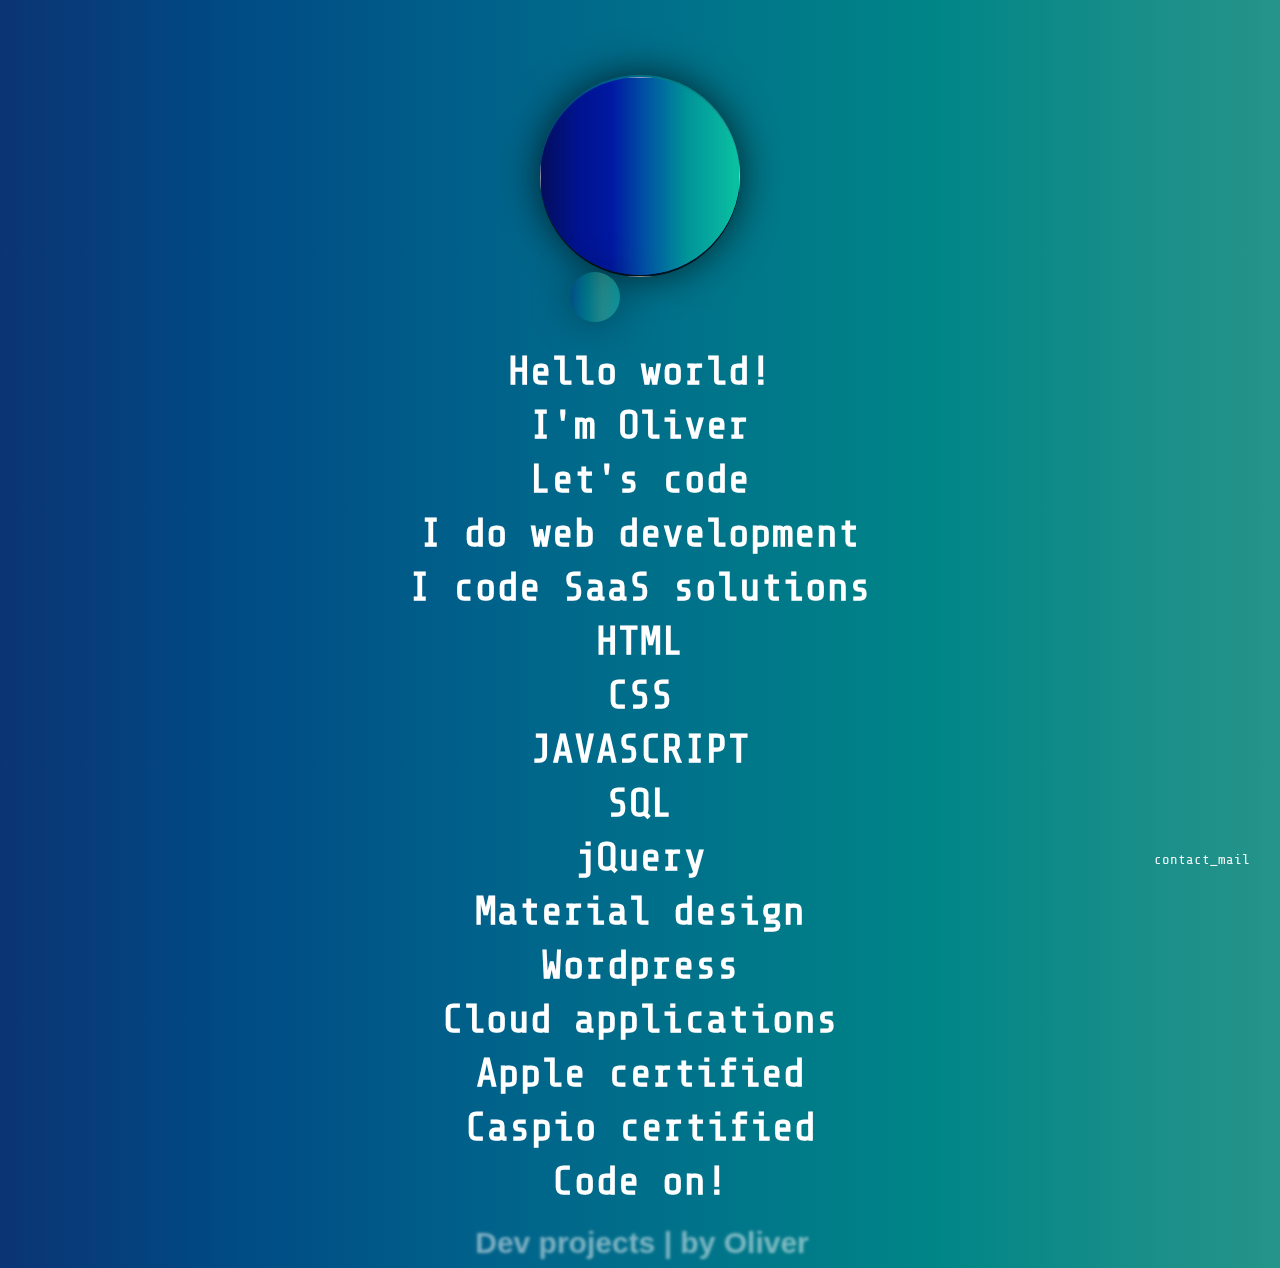
==== index.html @ dc38cbac "Updated all" ====
<!DOCTYPE html>
<html>
<head>
  
<link rel="preconnect" href="https://fonts.gstatic.com" crossorigin> 
<link href="https://fonts.googleapis.com/css2?family=Press+Start+2P&display=swap" rel="stylesheet">
  <link rel="stylesheet" href="https://fonts.sandbox.google.com/css2?family=Material+Symbols+Outlined:opsz,wght,FILL,GRAD@20..48,100..700,0..1,-50..200" />
    <link rel="stylesheet" href="https://cdnjs.cloudflare.com/ajax/libs/animate.css/3.2.3/animate.min.css">
    <link rel="stylesheet" href="https://maxcdn.bootstrapcdn.com/bootstrap/3.3.5/css/bootstrap.min.css">
    <link rel="stylesheet" href="https://fonts.googleapis.com/css?family=Raleway">
    <script src="https://cdnjs.cloudflare.com/ajax/libs/jquery/2.1.3/jquery.min.js"></script>
    <script src="https://maxcdn.bootstrapcdn.com/bootstrap/3.3.5/js/bootstrap.min.js"></script>
    <link rel="stylesheet" href="assets/css/style.css">
    <script src="assets/js/script.js"></script>

    <style>
      @import url('https://fonts.googleapis.com/css2?family=Libre+Bodoni&family=Press+Start+2P&family=Share+Tech+Mono&display=swap');
      </style>


</head>



<body>

    


    <header id="header">
        <div class="vert-text">
      
            <div class="square">     
                <div class="text"><img class="img" src="assets/img/img.jpeg"></div>
                <div class="container">
      <div class="anchor">
        <div class="circle pulse">
             </div>
          
    </div>
  </div>
</div>
                  <h1 id="typer-size">                
                      <!-- TEXTS -->
                      <span id="typed"></span>
                      <div id="typed-strings">
                          <p>Hello world!</span> </p>
                          <p>I'm Oliver</p>
                          <p><span class="#">Let's code</span></p>
                          <p>I do web development</p>
                          <p>I code SaaS solutions</p>
                                            <p>HTML</p>
                                            <p>CSS</p>
                          <p>JAVASCRIPT</p>
                                            <p>SQL</p>
                                            <p>jQuery</p>
                                            <p>Material design</p>
                                              <p>Wordpress</p>
                                              <p>Cloud applications</p>
                                               <p>Apple certified</p>
                                              <p>Caspio certified</p>
                                              <p>Code on!</p>
                      </div>
                      <!-- TEXTS ENDS -->
                  </h1>
                  <!-- TITLE -->
                  
          <h3 class="signature">Dev projects | by Oliver</h3>
        </div>
      </header>
     
      <a class="contact" href="mailto:done_theta.0h@icloud.com"><span class="material-symbols-outlined"> contact_mail</span></a>
      
      
</body>
</html>
---- assets/css/style.css ----
body {

    font-family: 'Share Tech Mono', normal;
   
      background: linear-gradient(to right, #0b3474, #004b84, #00608a, #00738a, #008587, #1b8f89, #30998a, #43a38a, #3ca992, #32ae9b, #25b4a4, #0db9ae);
      background-size: 200% 200%;
	animation: gradient 15s ease infinite;
  height: 100vh;
  overflow: hidden;
}

@keyframes gradient {
	0% {
		background-position: 0% 50%;
	}
	50% {
		background-position: 100% 50%;
	}
	100% {
		background-position: 0% 50%;
	}
}


  
  h1.major,
  h2.major,
  h3.major,
  h4.major,
  h5.major,
  h6.major {
    padding-bottom: 1em;
    border-bottom: solid 2px rgba(255, 255, 255, 0.125);
    margin-bottom: 20px;
  }
  a {
    color: #33A9B7;
  }
  #typer-size{
      font-size: 40px;
  }
  a:hover,
  a:focus {
    color: #00E4FF;
    text-decoration: none;
  }

.signature {
  font: bold 30px arial, sans-serif;
  background-color:linear-gradient(to right, #0b3474, #004b84, #00608a, #00738a, #008587, #1b8f89, #30998a, #43a38a, #3ca992, #32ae9b, #25b4a4, #0db9ae);
  color: transparent;
  text-shadow: 2px 2px 3px rgba(255,255,255,0.5);
  -webkit-background-clip: text;
     -moz-background-clip: text;
          background-clip: text;
}


  header {
    display: table;
    position: relative;
    width: 100%;
    height: 100vh;
    color: white;
  }
  header #particles {
    position: absolute;
    width: 100%;
    height: 100%;
    top: 0;
    left: 0;
  }
  header .vert-text {
    display: table-cell;
    position: relative;
    vertical-align: middle;
    text-align: center;
  }
  header .vert-text h1 {
    padding: 0;
    margin: 0;
    font-size: 4.5em;
    font-weight: 700;
  }
  header .vert-text .scroll-down {
    display: block;
    position: absolute;
    bottom: 12%;
    left: 50%;
    color: #fff;
    -webkit-transform: translate(0, -50%);
    transform: translate(0, -50%);
    -webkit-transition: opacity 0.5s;
    -o-transition: opacity 0.5s;
    transition: opacity 0.5s;
  }
  header .vert-text .scroll-down:hover {
    opacity: 0.5;
  }
  header .vert-text .scroll-down::after {
    position: absolute;
    content: '';
    width: 16px;
    height: 16px;
    margin: -12px 0 0 -8px;
    border-left: 1px solid #fff;
    border-bottom: 1px solid #fff;
    -webkit-transform: rotate(-45deg);
    transform: rotate(-45deg);
    box-sizing: border-box;
  }
  header .vert-text .scroll-down::before {
    position: absolute;
    top: -22px;
    left: -22px;
    z-index: -1;
    content: '';
    width: 44px;
    height: 44px;
    box-shadow: 0 0 0 0 rgba(255, 255, 255, 0.1);
    border-radius: 100%;
    opacity: 0;
    -webkit-animation: sdb 3s infinite;
    animation: sdb 3s infinite;
    box-sizing: border-box;
  }
  
  
  
 
  
  
 
  
 
  hr.style17 {
      border-top: 1px solid pink;
      text-align: center;
      width: 250px;
      margin-top: 10px;
  }
  hr.style17:after{
      border-top: 1px solid pink;
      border-right: 1px solid pink;
      border-bottom: 1px solid pink;
      border-left: 1px solid pink;
  }
  hr.style17:after {
      content: '§';
      display: inline-block;
      position: relative;
      top: -10px;
      padding: 0 10px;
      background: #fa3380;
      color: #fff;
      font-size: 18px;
      -webkit-transform: rotate(60deg);
      -moz-transform: rotate(60deg);
      transform: rotate(60deg);
  }
  
  
 

  
  .p-img{
      text-align: center;
      position: relative;
      top: -70px;
  }
  img{
      z-index: 100;
      width: 200px;
      height:200px;
      border-radius: 100%;
      opacity: 0.75;
      backdrop-filter: contrast(400%);
  }
  
 .contact {
   color:whitesmoke;
   position: absolute;
   bottom:30px;
   right:30px;
 }
  

  
  @-webkit-keyframes sdb {
    0% {
      opacity: 0;
    }
    30% {
      opacity: 1;
    }
    60% {
      box-shadow: 0 0 0 60px rgba(255, 255, 255, 0.1);
      opacity: 0;
    }
    100% {
      opacity: 0;
    }
  }
  @keyframes sdb {
    0% {
      opacity: 0;
    }
    30% {
      opacity: 1;
    }
    60% {
      box-shadow: 0 0 0 60px rgba(255, 255, 255, 0.1);
      opacity: 0;
    }
    100% {
      opacity: 0;
    }
  }
  
  
  
  
  
 
.container{
    animation: rotation 8s infinite;
    width:500px;
    position: relative;
    top:10%;
    left:20%;
  }
  
  .square {
    position: relative;
    width: 200px;
    height: 200px;
    margin: 75px auto;
    border-radius:50%;
    background: linear-gradient(to right, #0b3474, #004b84, #00608a, #00738a, #008587, #1b8f89, #30998a, #43a38a, #3ca992, #32ae9b, #25b4a4, #0db9ae);
    background-size: 200% 200%;
    box-shadow: 0px 0px 40px rgba(0,0,0,.7);
    animation: switch 8s infinite;
  }
  
  .anchor {
    position: absolute;
    transform: translate(-25px, -25px);

  }
  
  .circle {
    position: absolute;
    width: 50px;
    height: 50px;
    background: linear-gradient(to right, #0b3474, #004b84, #00608a, #00738a, #008587, #1b8f89, #30998a, #43a38a, #3ca992, #32ae9b, #25b4a4, #0db9ae);
    opacity: 0.5;
    border-radius: 50%;
    box-shadow: 0px 0px 40px rgba(0,0,0,.7);
    animation: swing 8s infinite;
  }
  


  
  @keyframes swing{
    0% {transform: translate(0px, 0px);}
    12.5% {transform: translate(50px, 0px);}
    25% {transform: translate(50px, 0px);}
    37.5% {transform: translate(50px, 50px);}
    50% {transform: translate(50px, 50px);}
    62.5% {transform: translate(0px, 50px);}
    75% {transform: translate(0px, 50px);}
    87.5% {transform: translate(0px, 0px);}
    100% {transform: translate(0px, 0px);}
  }
  
  @keyframes switch{
    0% {background-position: 0% 0%}
    12.5% {background-position: 100% 0%}
    25% {background-position: 100% 0%}
    37.5% {background-position: 100% 100%}
    50% {background-position: 100% 100%}
    62.5% {background-position: 0% 100%}
    75% {background-position: 0% 100%}
    87.5% {background-position: 0% 0%}
    100% {background-position: 0% 0%}
  }
  
  @keyframes rotation {
    0% {transform: rotate(0deg)}
    12.5% {transform: rotate(90deg)}
    25% {transform: rotate(90deg)}
    37.5% {transform: rotate(180deg)}
    50% {transform: rotate(180deg)}
    62.5% {transform: rotate(270deg)}
    75% {transform: rotate(270deg)}
    87.5% {transform: rotate(360deg)}
    100% {transform: rotate(360deg)}
  }
  
  .text {
    text-align:center;
    font-size:58px;
    line-height:194px;
    color:#fff;
    font-family:helvetica;
  }


  
  

  
 

  
  @keyframes swing{
    0% {transform: translate(0px, 0px);}
    12.5% {transform: translate(200px, 0px);}
    25% {transform: translate(200px, 0px);}
    37.5% {transform: translate(200px, 200px);}
    50% {transform: translate(200px, 200px);}
    62.5% {transform: translate(0px, 200px);}
    75% {transform: translate(0px, 200px);}
    87.5% {transform: translate(0px, 0px);}
    100% {transform: translate(0px, 0px);}
  }
  
  @keyframes switch{
    0% {background-position: 0% 0%}
    12.5% {background-position: 100% 0%}
    25% {background-position: 100% 0%}
    37.5% {background-position: 100% 100%}
    50% {background-position: 100% 100%}
    62.5% {background-position: 0% 100%}
    75% {background-position: 0% 100%}
    87.5% {background-position: 0% 0%}
    100% {background-position: 0% 0%}
  }
  
  @keyframes rotation {
    0% {transform: rotate(0deg)}
    12.5% {transform: rotate(90deg)}
    25% {transform: rotate(90deg)}
    37.5% {transform: rotate(180deg)}
    50% {transform: rotate(180deg)}
    62.5% {transform: rotate(270deg)}
    75% {transform: rotate(270deg)}
    87.5% {transform: rotate(360deg)}
    100% {transform: rotate(360deg)}
  } 
 

  .pulse {
  animation: pulse-animation 2s infinite;
}

@keyframes pulse-animation {
  0% {
    box-shadow: 0 0 0 0px rgba(0, 0, 0, 0.4);
  }
  100% {
    box-shadow: 0 0 0 20px rgba(0, 0, 0, 0);
  }
}
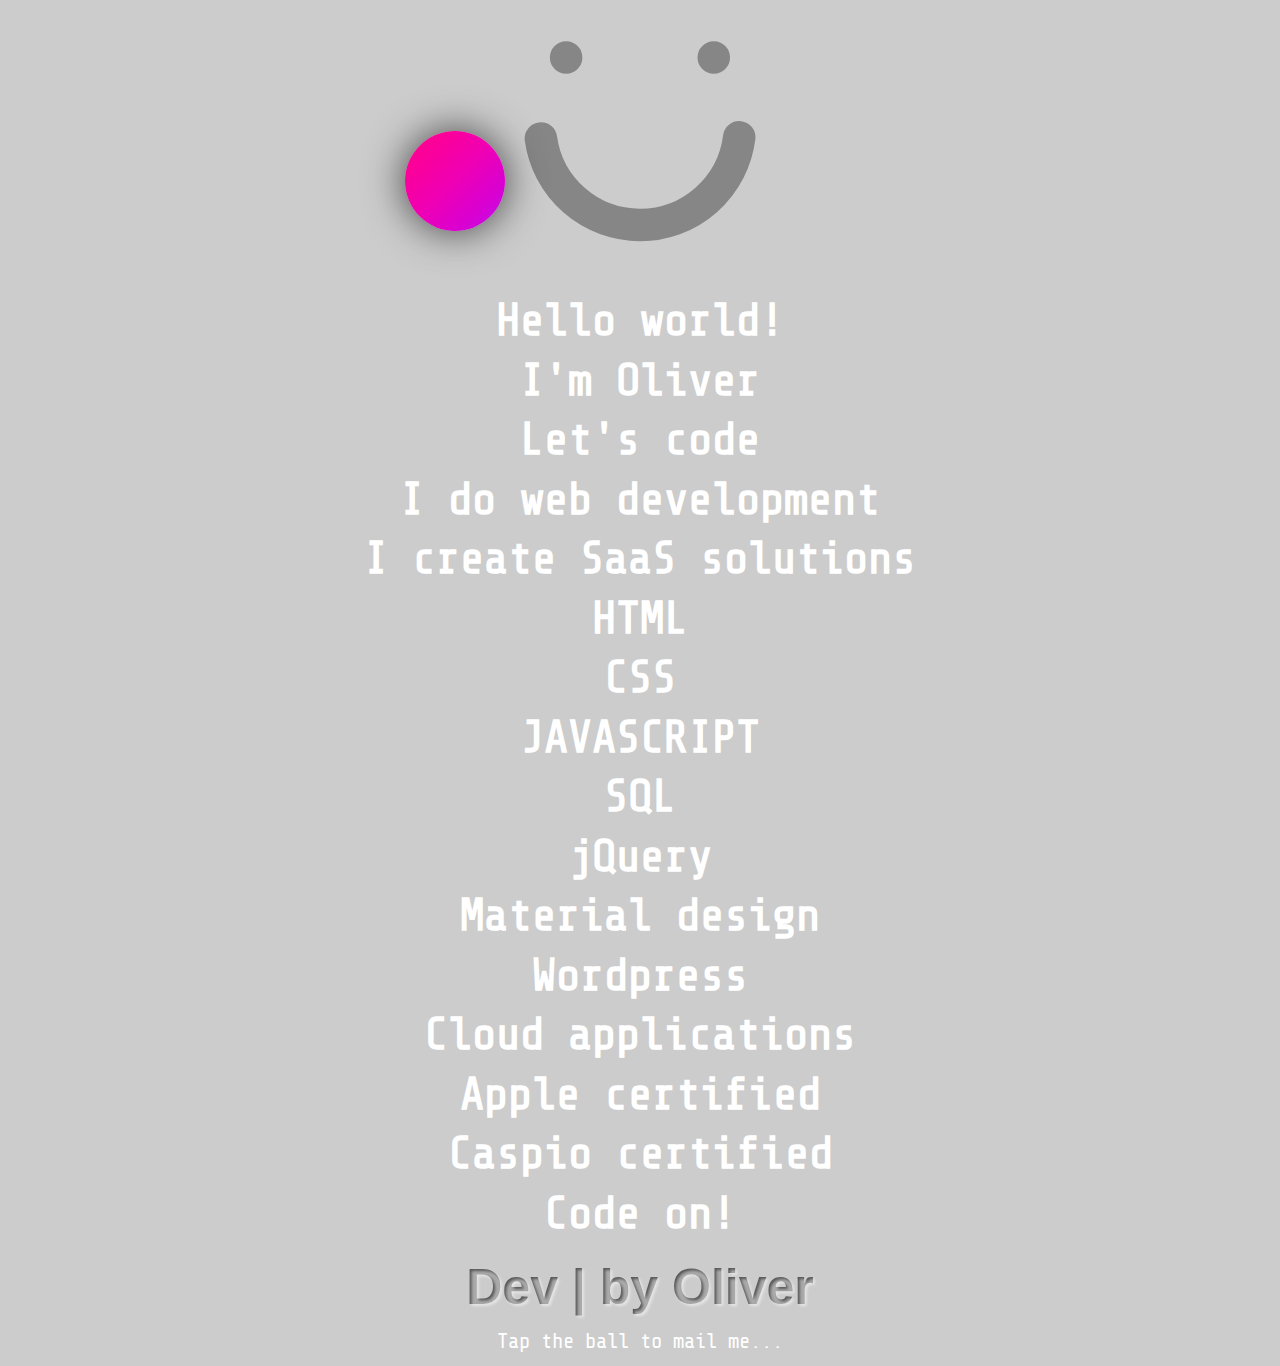
==== commit 68c64564: "Minor edits" ====
--- a/index.html
+++ b/index.html
@@ -7,10 +7,11 @@
   <link rel="stylesheet" href="https://fonts.sandbox.google.com/css2?family=Material+Symbols+Outlined:opsz,wght,FILL,GRAD@20..48,100..700,0..1,-50..200" />
     <link rel="stylesheet" href="https://cdnjs.cloudflare.com/ajax/libs/animate.css/3.2.3/animate.min.css">
     <link rel="stylesheet" href="https://maxcdn.bootstrapcdn.com/bootstrap/3.3.5/css/bootstrap.min.css">
-    <link rel="stylesheet" href="https://fonts.googleapis.com/css?family=Raleway">
+
     <script src="https://cdnjs.cloudflare.com/ajax/libs/jquery/2.1.3/jquery.min.js"></script>
     <script src="https://maxcdn.bootstrapcdn.com/bootstrap/3.3.5/js/bootstrap.min.js"></script>
     <link rel="stylesheet" href="assets/css/style.css">
+    <link rel="stylesheet" href="assets/css/spiral.css">
     <script src="assets/js/script.js"></script>
 
     <style>
@@ -24,23 +25,28 @@
 
 <body>
 
-    
-
-
     <header id="header">
         <div class="vert-text">
       
-            <div class="square">     
-                <div class="text"><img class="img" src="assets/img/img.jpeg"></div>
+          <svg viewbox="0 0 10 10">
+            <circle class="smile" cx="5" cy="5" r="4"
+              stroke-dashoffset="-.5"
+              stroke-dasharray="11.5,13.6327" />
+            <circle class="eyes" cx="5" cy="5" r="4" 
+              stroke-dashoffset="-15.5"
+              stroke-dasharray="0,6.6327,0,17.5" />
+          </svg>
+             
                 <div class="container">
-      <div class="anchor">
-        <div class="circle pulse">
-             </div>
-          
-    </div>
-  </div>
+                  <div class="anchor">
+                      <a class="contact circle pulse" href="mailto:done_theta.0h@icloud.com"></a>
+                  
+                      
+                </div>
 </div>
-                  <h1 id="typer-size">                
+<br>
+<br>             
+<h1 id="typer-size">                
                       <!-- TEXTS -->
                       <span id="typed"></span>
                       <div id="typed-strings">
@@ -48,7 +54,7 @@
                           <p>I'm Oliver</p>
                           <p><span class="#">Let's code</span></p>
                           <p>I do web development</p>
-                          <p>I code SaaS solutions</p>
+                          <p>I create SaaS solutions</p>
                                             <p>HTML</p>
                                             <p>CSS</p>
                           <p>JAVASCRIPT</p>
@@ -65,11 +71,12 @@
                   </h1>
                   <!-- TITLE -->
                   
-          <h3 class="signature">Dev projects | by Oliver</h3>
+          <h3 class="signature">Dev | by Oliver</h3>
+          <p class="tap-text">Tap the ball to mail me...</p>
         </div>
       </header>
      
-      <a class="contact" href="mailto:done_theta.0h@icloud.com"><span class="material-symbols-outlined"> contact_mail</span></a>
+      
       
       
 </body>
--- a/assets/css/style.css
+++ b/assets/css/style.css
@@ -5,8 +5,7 @@
 
     font-family: 'Share Tech Mono', normal;
    
-      background: linear-gradient(to right, #0b3474, #004b84, #00608a, #00738a, #008587, #1b8f89, #30998a, #43a38a, #3ca992, #32ae9b, #25b4a4, #0db9ae);
-      background-size: 200% 200%;
+      background: #cccccc;
 	animation: gradient 15s ease infinite;
   height: 100vh;
   overflow: hidden;
@@ -37,26 +36,28 @@
     margin-bottom: 20px;
   }
   a {
-    color: #33A9B7;
+    color: whitesmoke;
   }
   #typer-size{
-      font-size: 40px;
+      font-size: 45px;
   }
   a:hover,
   a:focus {
-    color: #00E4FF;
+    color: white;
     text-decoration: none;
   }
 
 .signature {
-  font: bold 30px arial, sans-serif;
-  background-color:linear-gradient(to right, #0b3474, #004b84, #00608a, #00738a, #008587, #1b8f89, #30998a, #43a38a, #3ca992, #32ae9b, #25b4a4, #0db9ae);
+  font: bold 50px arial, sans-serif;
+  background-color: #565656;
   color: transparent;
   text-shadow: 2px 2px 3px rgba(255,255,255,0.5);
   -webkit-background-clip: text;
      -moz-background-clip: text;
           background-clip: text;
 }
+
+
 
 
   header {
@@ -182,9 +183,10 @@
   
  .contact {
    color:whitesmoke;
-   position: absolute;
-   bottom:30px;
-   right:30px;
+    position:relative;
+    top:25%;
+
+
  }
   
 
@@ -226,11 +228,11 @@
   
  
 .container{
-    animation: rotation 8s infinite;
-    width:500px;
+    animation: rotation 15s infinite;
+    width:450px;
     position: relative;
-    top:10%;
-    left:20%;
+    top:-100px;
+    left:0;
   }
   
   .square {
@@ -239,10 +241,7 @@
     height: 200px;
     margin: 75px auto;
     border-radius:50%;
-    background: linear-gradient(to right, #0b3474, #004b84, #00608a, #00738a, #008587, #1b8f89, #30998a, #43a38a, #3ca992, #32ae9b, #25b4a4, #0db9ae);
-    background-size: 200% 200%;
     box-shadow: 0px 0px 40px rgba(0,0,0,.7);
-    animation: switch 8s infinite;
   }
   
   .anchor {
@@ -252,18 +251,22 @@
   }
   
   .circle {
-    position: absolute;
-    width: 50px;
-    height: 50px;
-    background: linear-gradient(to right, #0b3474, #004b84, #00608a, #00738a, #008587, #1b8f89, #30998a, #43a38a, #3ca992, #32ae9b, #25b4a4, #0db9ae);
-    opacity: 0.5;
+    position: fixed;
+    width: 100px;
+    height: 100px;
+    background: linear-gradient(to right bottom, #ff0587, #fa009d, #ee00b5, #da00d0, #bc12eb);
+    opacity: 1;
     border-radius: 50%;
     box-shadow: 0px 0px 40px rgba(0,0,0,.7);
-    animation: swing 8s infinite;
-  }
-  
-
-
+    animation: rotation 15s infinite;
+    text-align: center;
+    cursor: pointer;
+  }
+  
+
+  .tap-text {
+    font-size: 150%;
+  }
   
   @keyframes swing{
     0% {transform: translate(0px, 0px);}
@@ -295,8 +298,6 @@
     25% {transform: rotate(90deg)}
     37.5% {transform: rotate(180deg)}
     50% {transform: rotate(180deg)}
-    62.5% {transform: rotate(270deg)}
-    75% {transform: rotate(270deg)}
     87.5% {transform: rotate(360deg)}
     100% {transform: rotate(360deg)}
   }
@@ -313,45 +314,6 @@
   
   
 
-  
- 
-
-  
-  @keyframes swing{
-    0% {transform: translate(0px, 0px);}
-    12.5% {transform: translate(200px, 0px);}
-    25% {transform: translate(200px, 0px);}
-    37.5% {transform: translate(200px, 200px);}
-    50% {transform: translate(200px, 200px);}
-    62.5% {transform: translate(0px, 200px);}
-    75% {transform: translate(0px, 200px);}
-    87.5% {transform: translate(0px, 0px);}
-    100% {transform: translate(0px, 0px);}
-  }
-  
-  @keyframes switch{
-    0% {background-position: 0% 0%}
-    12.5% {background-position: 100% 0%}
-    25% {background-position: 100% 0%}
-    37.5% {background-position: 100% 100%}
-    50% {background-position: 100% 100%}
-    62.5% {background-position: 0% 100%}
-    75% {background-position: 0% 100%}
-    87.5% {background-position: 0% 0%}
-    100% {background-position: 0% 0%}
-  }
-  
-  @keyframes rotation {
-    0% {transform: rotate(0deg)}
-    12.5% {transform: rotate(90deg)}
-    25% {transform: rotate(90deg)}
-    37.5% {transform: rotate(180deg)}
-    50% {transform: rotate(180deg)}
-    62.5% {transform: rotate(270deg)}
-    75% {transform: rotate(270deg)}
-    87.5% {transform: rotate(360deg)}
-    100% {transform: rotate(360deg)}
-  } 
  
 
   .pulse {
@@ -365,4 +327,27 @@
   100% {
     box-shadow: 0 0 0 20px rgba(0, 0, 0, 0);
   }
-}+}
+
+
+svg {
+  width:250px;
+  max-width:250px;
+  height:auto;
+  transform:rotateZ(0deg);
+}
+.smile, .eyes {
+  stroke: #868686;
+  box-shadow: 2px 2px 3px rgba(255,255,255,0.5);
+  stroke-width:1.3;
+  stroke-linecap:round;
+  fill:transparent;
+}
+svg:hover {animation:rotate 1.2s cubic-bezier(0.65, 0.000, 0.75, 1.000);}
+svg:hover .smile{animation: smile 1s cubic-bezier(0.2, 0.000, 0.8, 1.000);}
+svg:hover .eyes{animation: eyes 1s cubic-bezier(.7, 0.000, 0.4, 1.000);}
+
+@keyframes rotate { to { transform:rotateZ(720deg); } }
+@keyframes smile { 50% { stroke-dasharray:20,5.1327;} }
+@keyframes eyes  { 70% { stroke-dasharray:1,0,.5,23.6327;} }
+
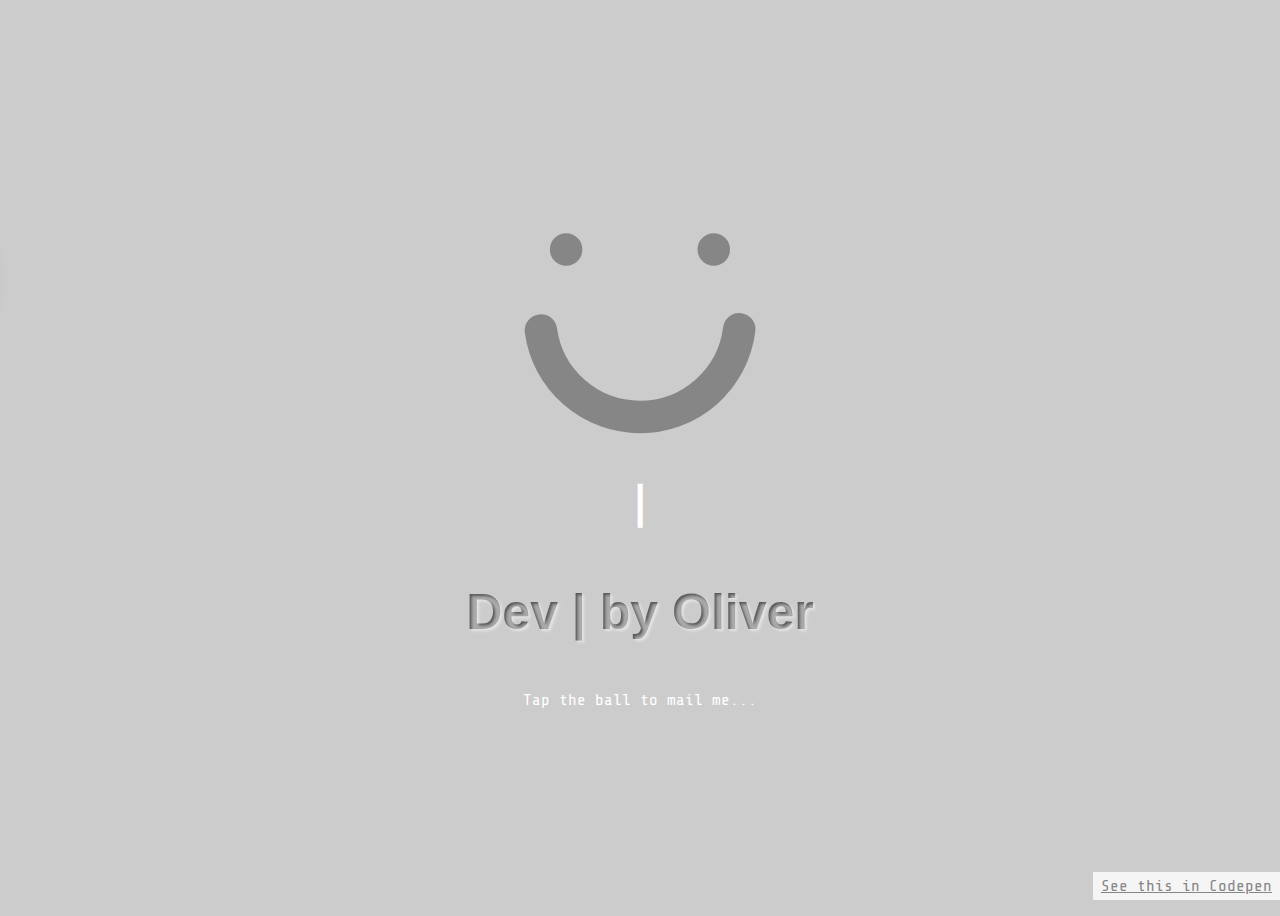
==== commit 3588785e: "Various changes" ====
--- a/index.html
+++ b/index.html
@@ -1,33 +1,17 @@
-<!DOCTYPE html>
+<!DOCTYPE HTML>
 <html>
 <head>
-  
-<link rel="preconnect" href="https://fonts.gstatic.com" crossorigin> 
-<link href="https://fonts.googleapis.com/css2?family=Press+Start+2P&display=swap" rel="stylesheet">
-  <link rel="stylesheet" href="https://fonts.sandbox.google.com/css2?family=Material+Symbols+Outlined:opsz,wght,FILL,GRAD@20..48,100..700,0..1,-50..200" />
+    <link href="https://fonts.googleapis.com/css2?family=Press+Start+2P&display=swap" rel="stylesheet">
     <link rel="stylesheet" href="https://cdnjs.cloudflare.com/ajax/libs/animate.css/3.2.3/animate.min.css">
-    <link rel="stylesheet" href="https://maxcdn.bootstrapcdn.com/bootstrap/3.3.5/css/bootstrap.min.css">
-
     <script src="https://cdnjs.cloudflare.com/ajax/libs/jquery/2.1.3/jquery.min.js"></script>
     <script src="https://maxcdn.bootstrapcdn.com/bootstrap/3.3.5/js/bootstrap.min.js"></script>
     <link rel="stylesheet" href="assets/css/style.css">
-    <link rel="stylesheet" href="assets/css/spiral.css">
     <script src="assets/js/script.js"></script>
-
-    <style>
-      @import url('https://fonts.googleapis.com/css2?family=Libre+Bodoni&family=Press+Start+2P&family=Share+Tech+Mono&display=swap');
-      </style>
-
-
 </head>
 
-
-
 <body>
-
-    <header id="header">
+<header id="header">
         <div class="vert-text">
-      
           <svg viewbox="0 0 10 10">
             <circle class="smile" cx="5" cy="5" r="4"
               stroke-dashoffset="-.5"
@@ -35,17 +19,14 @@
             <circle class="eyes" cx="5" cy="5" r="4" 
               stroke-dashoffset="-15.5"
               stroke-dasharray="0,6.6327,0,17.5" />
-          </svg>
-             
-                <div class="container">
-                  <div class="anchor">
-                      <a class="contact circle pulse" href="mailto:done_theta.0h@icloud.com"></a>
-                  
-                      
+          </svg>   
+                <div class="container disable-select">
+                  <div class="anchor disable-select">
+                      <a class="contact circle  disable-select" href="mailto:done_theta.0h@icloud.com"></a>
+                  </div>
                 </div>
-</div>
-<br>
-<br>             
+                    <br>
+                    <br>             
 <h1 id="typer-size">                
                       <!-- TEXTS -->
                       <span id="typed"></span>
@@ -70,14 +51,12 @@
                       <!-- TEXTS ENDS -->
                   </h1>
                   <!-- TITLE -->
-                  
-          <h3 class="signature">Dev | by Oliver</h3>
-          <p class="tap-text">Tap the ball to mail me...</p>
+          <h3 class="signature disable-select">Dev | by Oliver</h3>
+          <p class="tap-text disable-select">Tap the ball to mail me...</p>
         </div>
-      </header>
-     
-      
-      
-      
+      </header> 
+      <footer>
+        <a class="codepen" href="https://codepen.io/trophy-boy/pen/NWXVLvL" target="_blank">See this in Codepen</a>
+      </footer>
 </body>
 </html>--- a/assets/css/style.css
+++ b/assets/css/style.css
@@ -1,30 +1,13 @@
-
-
+@import url('https://fonts.googleapis.com/css2?family=Libre+Bodoni&family=Press+Start+2P&family=Share+Tech+Mono&display=swap');
 
 body {
 
     font-family: 'Share Tech Mono', normal;
-   
-      background: #cccccc;
-	animation: gradient 15s ease infinite;
-  height: 100vh;
-  overflow: hidden;
-}
-
-@keyframes gradient {
-	0% {
-		background-position: 0% 50%;
-	}
-	50% {
-		background-position: 100% 50%;
-	}
-	100% {
-		background-position: 0% 50%;
-	}
-}
-
-
-  
+    background-color: #CCCCCC; 
+    height: 100vh;
+    overflow: hidden;
+}
+
   h1.major,
   h2.major,
   h3.major,
@@ -41,11 +24,6 @@
   #typer-size{
       font-size: 45px;
   }
-  a:hover,
-  a:focus {
-    color: white;
-    text-decoration: none;
-  }
 
 .signature {
   font: bold 50px arial, sans-serif;
@@ -56,9 +34,6 @@
      -moz-background-clip: text;
           background-clip: text;
 }
-
-
-
 
   header {
     display: table;
@@ -128,14 +103,6 @@
     animation: sdb 3s infinite;
     box-sizing: border-box;
   }
-  
-  
-  
- 
-  
-  
- 
-  
  
   hr.style17 {
       border-top: 1px solid pink;
@@ -163,35 +130,7 @@
       transform: rotate(60deg);
   }
   
-  
- 
-
-  
-  .p-img{
-      text-align: center;
-      position: relative;
-      top: -70px;
-  }
-  img{
-      z-index: 100;
-      width: 200px;
-      height:200px;
-      border-radius: 100%;
-      opacity: 0.75;
-      backdrop-filter: contrast(400%);
-  }
-  
- .contact {
-   color:whitesmoke;
-    position:relative;
-    top:25%;
-
-
- }
-  
-
-  
-  @-webkit-keyframes sdb {
+@-webkit-keyframes sdb {
     0% {
       opacity: 0;
     }
@@ -221,32 +160,19 @@
       opacity: 0;
     }
   }
-  
-  
-  
-  
-  
  
 .container{
     animation: rotation 15s infinite;
-    width:450px;
+    width:550px;
     position: relative;
     top:-100px;
     left:0;
   }
-  
-  .square {
-    position: relative;
-    width: 200px;
-    height: 200px;
-    margin: 75px auto;
-    border-radius:50%;
-    box-shadow: 0px 0px 40px rgba(0,0,0,.7);
-  }
-  
+
   .anchor {
     position: absolute;
     transform: translate(-25px, -25px);
+    animation: swing 20s infinite;
 
   }
   
@@ -254,20 +180,22 @@
     position: fixed;
     width: 100px;
     height: 100px;
-    background: linear-gradient(to right bottom, #ff0587, #fa009d, #ee00b5, #da00d0, #bc12eb);
+    background: linear-gradient(to right bottom,        #d16ba5, #da61a9, #e356ad, #eb49b1, #f337b5, #f434bc, #f532c3, #f530cb, #ee41d6, #e64fe1, #de5beb, #d566f4);
     opacity: 1;
     border-radius: 50%;
-    box-shadow: 0px 0px 40px rgba(0,0,0,.7);
-    animation: rotation 15s infinite;
+    box-shadow: inset 1.8em 1.8em 1.8em 0 rgba(200,200,200,0.3), inset -1.8em -1.8em 1.8em 0 rgba(0,0,0,0.5), 4px 2px 28px 7px rgba(0,0,0,0.3);
     text-align: center;
+    border:1px solid rgba(80, 80, 80, 0.5);
     cursor: pointer;
-  }
-  
-
-  .tap-text {
-    font-size: 150%;
-  }
-  
+    animation: gelatine 0.5s infinite;
+  }
+  @keyframes gelatine {
+    from, to { transform: scale(1, 1); }
+    25% { transform: scale(0.9, 1.1); }
+    50% { transform: scale(1.1, 0.9); }
+    75% { transform: scale(0.95, 1.05); }
+  }
+
   @keyframes swing{
     0% {transform: translate(0px, 0px);}
     12.5% {transform: translate(50px, 0px);}
@@ -280,18 +208,6 @@
     100% {transform: translate(0px, 0px);}
   }
   
-  @keyframes switch{
-    0% {background-position: 0% 0%}
-    12.5% {background-position: 100% 0%}
-    25% {background-position: 100% 0%}
-    37.5% {background-position: 100% 100%}
-    50% {background-position: 100% 100%}
-    62.5% {background-position: 0% 100%}
-    75% {background-position: 0% 100%}
-    87.5% {background-position: 0% 0%}
-    100% {background-position: 0% 0%}
-  }
-  
   @keyframes rotation {
     0% {transform: rotate(0deg)}
     12.5% {transform: rotate(90deg)}
@@ -310,26 +226,6 @@
     font-family:helvetica;
   }
 
-
-  
-  
-
- 
-
-  .pulse {
-  animation: pulse-animation 2s infinite;
-}
-
-@keyframes pulse-animation {
-  0% {
-    box-shadow: 0 0 0 0px rgba(0, 0, 0, 0.4);
-  }
-  100% {
-    box-shadow: 0 0 0 20px rgba(0, 0, 0, 0);
-  }
-}
-
-
 svg {
   width:250px;
   max-width:250px;
@@ -351,3 +247,20 @@
 @keyframes smile { 50% { stroke-dasharray:20,5.1327;} }
 @keyframes eyes  { 70% { stroke-dasharray:1,0,.5,23.6327;} }
 
+.disable-select {
+  user-select: none; /* supported by Chrome and Opera */
+ -webkit-user-select: none; /* Safari */
+ -khtml-user-select: none; /* Konqueror HTML */
+ -moz-user-select: none; /* Firefox */
+ -ms-user-select: none; /* Internet Explorer/Edge */
+}
+
+.codepen {
+  width:auto;
+  padding:5px 8px;
+  background: whitesmoke;
+  color: #868686;
+  position: fixed;
+  right:0;
+  bottom: 0;
+}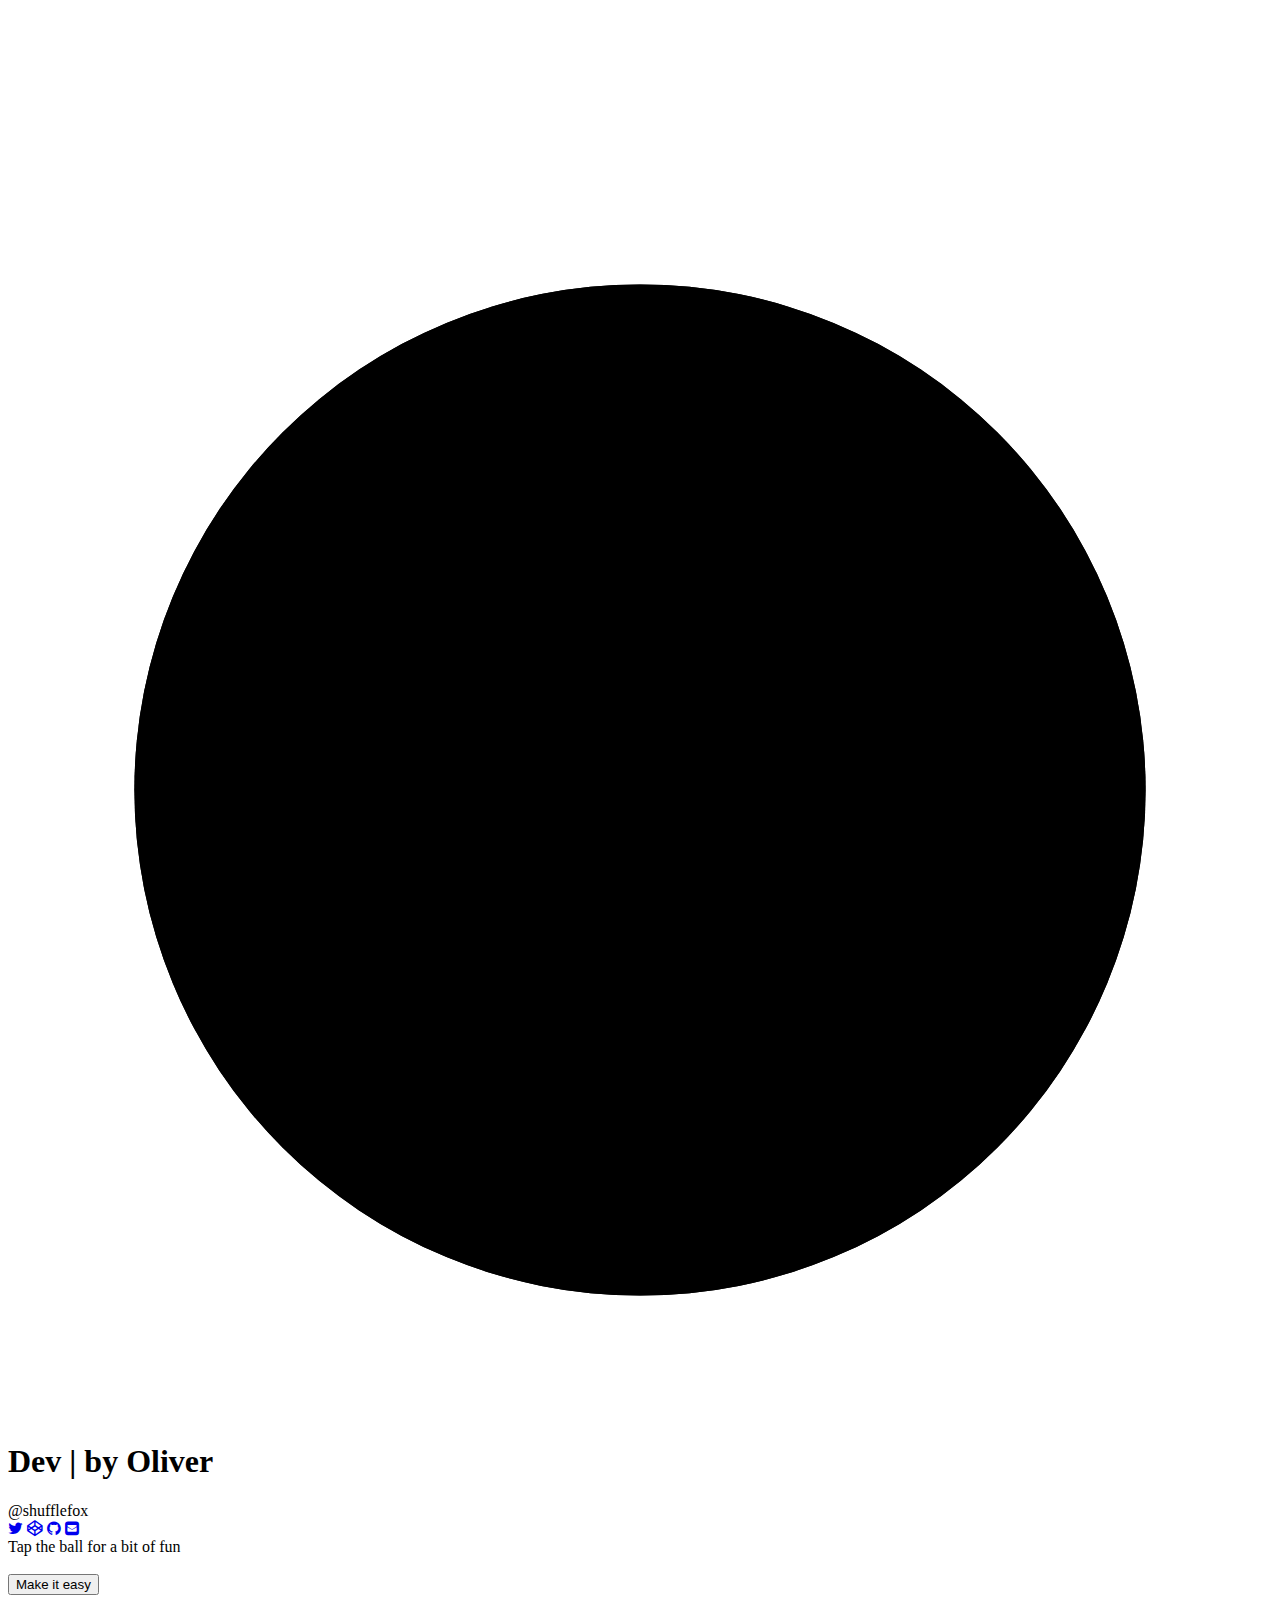
==== commit 125d4c92: "Added popsound on pop" ====
--- a/index.html
+++ b/index.html
@@ -1,62 +1,132 @@
-<!DOCTYPE HTML>
 <html>
-<head>
-    <link href="https://fonts.googleapis.com/css2?family=Press+Start+2P&display=swap" rel="stylesheet">
-    <link rel="stylesheet" href="https://cdnjs.cloudflare.com/ajax/libs/animate.css/3.2.3/animate.min.css">
-    <script src="https://cdnjs.cloudflare.com/ajax/libs/jquery/2.1.3/jquery.min.js"></script>
-    <script src="https://maxcdn.bootstrapcdn.com/bootstrap/3.3.5/js/bootstrap.min.js"></script>
-    <link rel="stylesheet" href="assets/css/style.css">
-    <script src="assets/js/script.js"></script>
-</head>
+    <head>
+      <link rel="stylesheet" href="https://fonts.sandbox.google.com/css2?family=Material+Symbols+Outlined:opsz,wght,FILL,GRAD@48,400,0,0" />
+      <link rel="stylesheet" href="https://cdnjs.cloudflare.com/ajax/libs/animate.css/3.2.3/animate.min.css">
+        <link rel="stylesheet" href="https://maxcdn.bootstrapcdn.com/font-awesome/4.5.0/css/font-awesome.min.css">
+        <link href='https://fonts.googleapis.com/css?family=Source+Sans+Pro' rel='stylesheet' type='text/css'>
+        <link rel="stylesheet" href="assets/style.css">
+        <script src="https://cdnjs.cloudflare.com/ajax/libs/jquery/2.1.3/jquery.min.js"></script>
 
-<body>
-<header id="header">
-        <div class="vert-text">
-          <svg viewbox="0 0 10 10">
-            <circle class="smile" cx="5" cy="5" r="4"
-              stroke-dashoffset="-.5"
-              stroke-dasharray="11.5,13.6327" />
-            <circle class="eyes" cx="5" cy="5" r="4" 
-              stroke-dashoffset="-15.5"
-              stroke-dasharray="0,6.6327,0,17.5" />
-          </svg>   
-                <div class="container disable-select">
-                  <div class="anchor disable-select">
-                      <a class="contact circle  disable-select" href="mailto:done_theta.0h@icloud.com"></a>
-                  </div>
+    </head>
+
+        <body class="animated fadeIn">
+          
+            <canvas id="canvas"></canvas>
+
+
+                <div class="cards">
+                    
+
+                    <div class="inner">
+                     <div class="svg">
+                        <svg viewbox="0 0 10 10">
+                            <circle class="smile" cx="5" cy="5" r="4"
+                              stroke-dashoffset="-.5"
+                              stroke-dasharray="11.5,13.6327" />
+                            <circle class="eyes" cx="5" cy="5" r="4" 
+                              stroke-dashoffset="-15.5"
+                              stroke-dasharray="0,6.6327,0,17.5" />
+                          </svg>  
+                        </div>
+
+                        <h1 class="signature disable-select">Dev | by Oliver</h1>
+              <span class="subtext">@shufflefox</span>
+              <div class="icons animated fadeInDown">
+                <a class="twitter" href="https://twitter.com/shufflefox" target="_blank"><i class="fa fa-twitter"></i></a>          
+                <a class="codepen" href="https://codepen.io/shufflefox" target="_blank"><i class="fa fa-codepen"></i></a>
+                <a class="github" href="https://github.com/shufflefox" target="_blank"><i class="fa fa-github"></i></a>
+                <a class="send" href="mailto:done_theta.0h@icloud.com"><i class="fa fa-envelope-square"></i></a>
+              </div>
+            </div>
+            <div class="buttons">
+                <div style="align-items: center;">
+                    <span class="tap-text disable-select">Tap the ball for a bit of fun</span>
+                    <span id="enjoy" class="tap-text" style="display: none;">Now enjoy the fireworks and music!<br>Use the crosshair cursor to fire away...</span>
+                    <br>
+                    <br>
+                <button id="easy-mode">Make it easy</button>
+                <button id="start" style="display: none;">Play</button>
+                <button id="pause" style="display: none;">Pause</button>
                 </div>
-                    <br>
-                    <br>             
-<h1 id="typer-size">                
-                      <!-- TEXTS -->
-                      <span id="typed"></span>
-                      <div id="typed-strings">
-                          <p>Hello world!</span> </p>
-                          <p>I'm Oliver</p>
-                          <p><span class="#">Let's code</span></p>
-                          <p>I do web development</p>
-                          <p>I create SaaS solutions</p>
-                                            <p>HTML</p>
-                                            <p>CSS</p>
-                          <p>JAVASCRIPT</p>
-                                            <p>SQL</p>
-                                            <p>jQuery</p>
-                                            <p>Material design</p>
-                                              <p>Wordpress</p>
-                                              <p>Cloud applications</p>
-                                               <p>Apple certified</p>
-                                              <p>Caspio certified</p>
-                                              <p>Code on!</p>
-                      </div>
-                      <!-- TEXTS ENDS -->
-                  </h1>
-                  <!-- TITLE -->
-          <h3 class="signature disable-select">Dev | by Oliver</h3>
-          <p class="tap-text disable-select">Tap the ball to mail me...</p>
+                </div>
+                
         </div>
-      </header> 
-      <footer>
-        <a class="codepen" href="https://codepen.io/trophy-boy/pen/NWXVLvL" target="_blank">See this in Codepen</a>
-      </footer>
-</body>
+      
+
+
+
+        
+
+
+        
+<div class="container disable-select">
+    <div class="anchor disable-select">
+        <div id="ball" class="circle small disable-select"></div>
+    </div>
+  </div>
+
+  <audio id="popSound" src="https://soundbible.com/mp3/Blop-Mark_DiAngelo-79054334.mp3"></audio>
+
+  <script src="assets/script.js"></script>
+
+  <script>
+    $( "#easy-mode" ).click(function() {
+      $('.circle').animate({ width: "400px", height: "400px" });
+      setTimeout(function() { $('.circle').addClass('big') }, 300);
+    });
+    
+    </script>
+
+
+
+
+<script src="assets/fun.js"></script>
+
+<script>
+   $('.circle').click(function(){
+
+    popSound = document.getElementById("popSound");
+    popSound.play();
+
+    $('.circle').animate({ width: "100px", height: "100px" });
+      setTimeout(function() { $('.circle').fadeOut() }, 300);
+      setTimeout(function() { $('#easy-mode').slideUp('slow') }, 300);
+      setTimeout(function() { $('.tap-text').slideUp('slow') }, 300);
+      setTimeout(function() { $('#enjoy').fadeIn('slow') }, 1500);
+      setTimeout(function() { $('#start').slideDown('fast') }, 1500);
+      setTimeout(function() { $('#pause').slideDown('fast') }, 1500);
+    loop();
+
+    var audioElement = document.createElement('audio');
+    audioElement.setAttribute('src', 'https://www.dl-sounds.com/wp-content/uploads/edd/2017/07/Patakas-World.mp3');
+    
+    audioElement.addEventListener('ended', function() {
+        this.play();
+    }, false);
+    
+    audioElement.addEventListener("canplay",function(){
+        $("#length").text("Duration:" + audioElement.duration + " seconds");
+        $("#source").text("Source:" + audioElement.src);
+        $("#status").text("Status: Ready to play").css("color","green");
+    });
+    
+    audioElement.addEventListener("timeupdate",function(){
+        $("#currentTime").text("Current second:" + audioElement.currentTime);
+    });
+
+
+    setTimeout(function() { audioElement.play() }, 2000);
+
+
+    $('#start').click(function() {
+        audioElement.play();
+    });
+
+    $('#pause').click(function() {
+        audioElement.pause();
+    });
+
+   }); 
+</script>
+    </body>
 </html>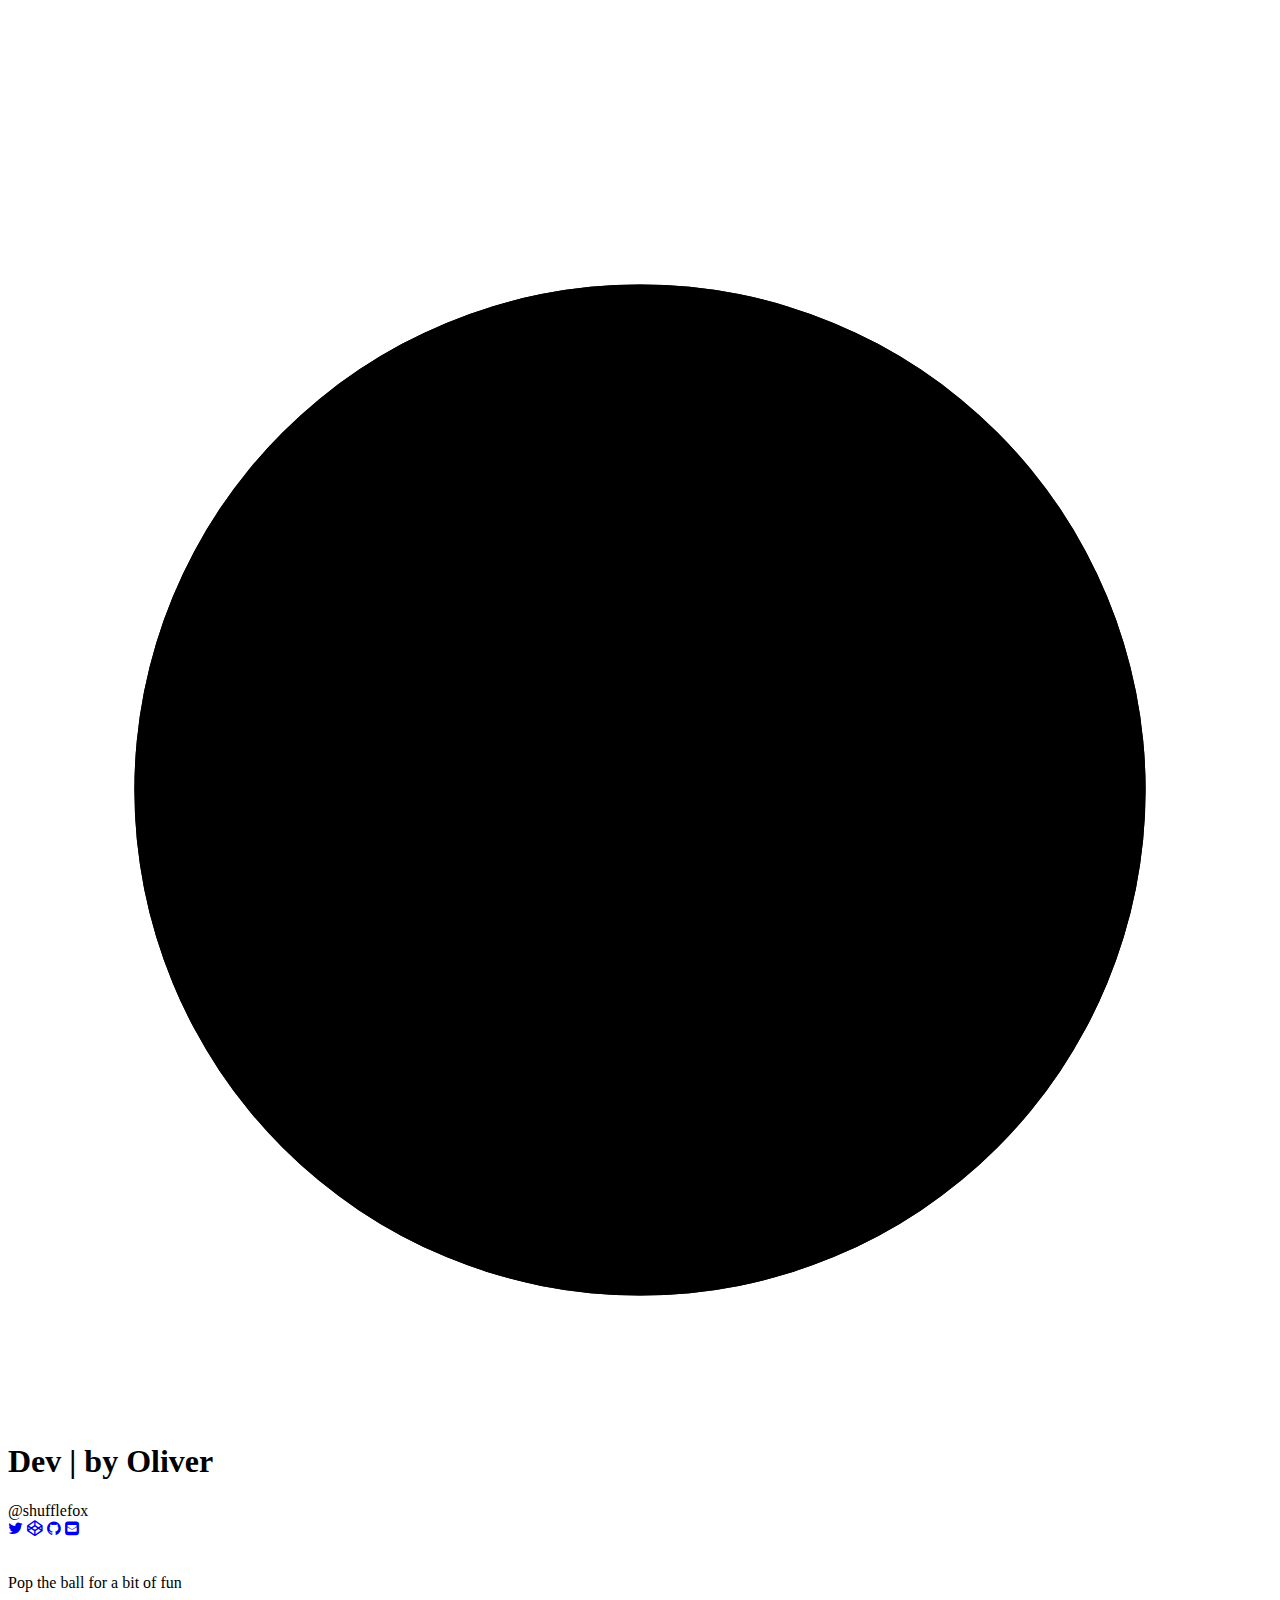
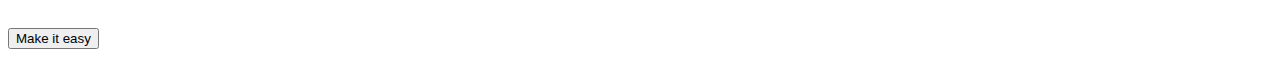
==== commit 574b3a2e: "Minor changes" ====
--- a/index.html
+++ b/index.html
@@ -10,12 +10,10 @@
     </head>
 
         <body class="animated fadeIn">
-          
+
             <canvas id="canvas"></canvas>
 
-
                 <div class="cards">
-                    
 
                     <div class="inner">
                      <div class="svg">
@@ -40,13 +38,16 @@
             </div>
             <div class="buttons">
                 <div style="align-items: center;">
-                    <span class="tap-text disable-select">Tap the ball for a bit of fun</span>
-                    <span id="enjoy" class="tap-text" style="display: none;">Now enjoy the fireworks and music!<br>Use the crosshair cursor to fire away...</span>
+                  <br><br>
+                    <span class="tap-text disable-select">Pop the ball for a bit of fun</span>
+                    <span id="enjoy" class="tap-text" style="display: none;"></span><br><span id="cursor" class="tap-text" style="display: none;"></span>
                     <br>
                     <br>
                 <button id="easy-mode">Make it easy</button>
                 <button id="start" style="display: none;">Play</button>
                 <button id="pause" style="display: none;">Pause</button>
+                <br>
+                <button id="restart" style="display: none;">Restart the music</button>
                 </div>
                 </div>
                 
@@ -54,16 +55,13 @@
       
 
 
-
-        
-
-
-        
 <div class="container disable-select">
     <div class="anchor disable-select">
         <div id="ball" class="circle small disable-select"></div>
     </div>
   </div>
+
+     
 
   <audio id="popSound" src="https://soundbible.com/mp3/Blop-Mark_DiAngelo-79054334.mp3"></audio>
 
@@ -77,10 +75,8 @@
     
     </script>
 
+<script src="assets/fireworks.js"></script>
 
-
-
-<script src="assets/fun.js"></script>
 
 <script>
    $('.circle').click(function(){
@@ -92,16 +88,45 @@
       setTimeout(function() { $('.circle').fadeOut() }, 300);
       setTimeout(function() { $('#easy-mode').slideUp('slow') }, 300);
       setTimeout(function() { $('.tap-text').slideUp('slow') }, 300);
+      $('#enjoy').text('Now enjoy the music and fireworks!');
       setTimeout(function() { $('#enjoy').fadeIn('slow') }, 1500);
       setTimeout(function() { $('#start').slideDown('fast') }, 1500);
       setTimeout(function() { $('#pause').slideDown('fast') }, 1500);
     loop();
 
+
+
+    var isMobile = {
+                        Android: function() {
+                            return navigator.userAgent.match(/Android/i);
+                        },
+                        BlackBerry: function() {
+                            return navigator.userAgent.match(/BlackBerry/i);
+                        },
+                        iOS: function() {
+                            return navigator.userAgent.match(/iPhone|iPad|iPod/i);
+                        },
+                        Opera: function() {
+                            return navigator.userAgent.match(/Opera Mini/i);
+                        },
+                        Windows: function() {
+                            return navigator.userAgent.match(/IEMobile/i) || navigator.userAgent.match(/WPDesktop/i);
+                        },
+                        any: function() {
+                            return (isMobile.Android() || isMobile.BlackBerry() || isMobile.iOS() || isMobile.Opera() || isMobile.Windows());
+                        }
+                    };
+                    
+                    if(! isMobile.any() ) 
+                    $('#cursor').text('Click the crosshair cursor to fire away.');
+                    setTimeout(function() { $('#cursor').fadeIn('slow') }, 1500);
+
     var audioElement = document.createElement('audio');
     audioElement.setAttribute('src', 'https://www.dl-sounds.com/wp-content/uploads/edd/2017/07/Patakas-World.mp3');
     
     audioElement.addEventListener('ended', function() {
-        this.play();
+      setTimeout(function() { $('#restart').slideDown('fast') }, 300);
+        this.pause();
     }, false);
     
     audioElement.addEventListener("canplay",function(){
@@ -126,6 +151,12 @@
         audioElement.pause();
     });
 
+    $('#restart').click(function() {
+        audioElement.currentTime = 0;
+        audioElement.play();
+    });
+
+
    }); 
 </script>
     </body>
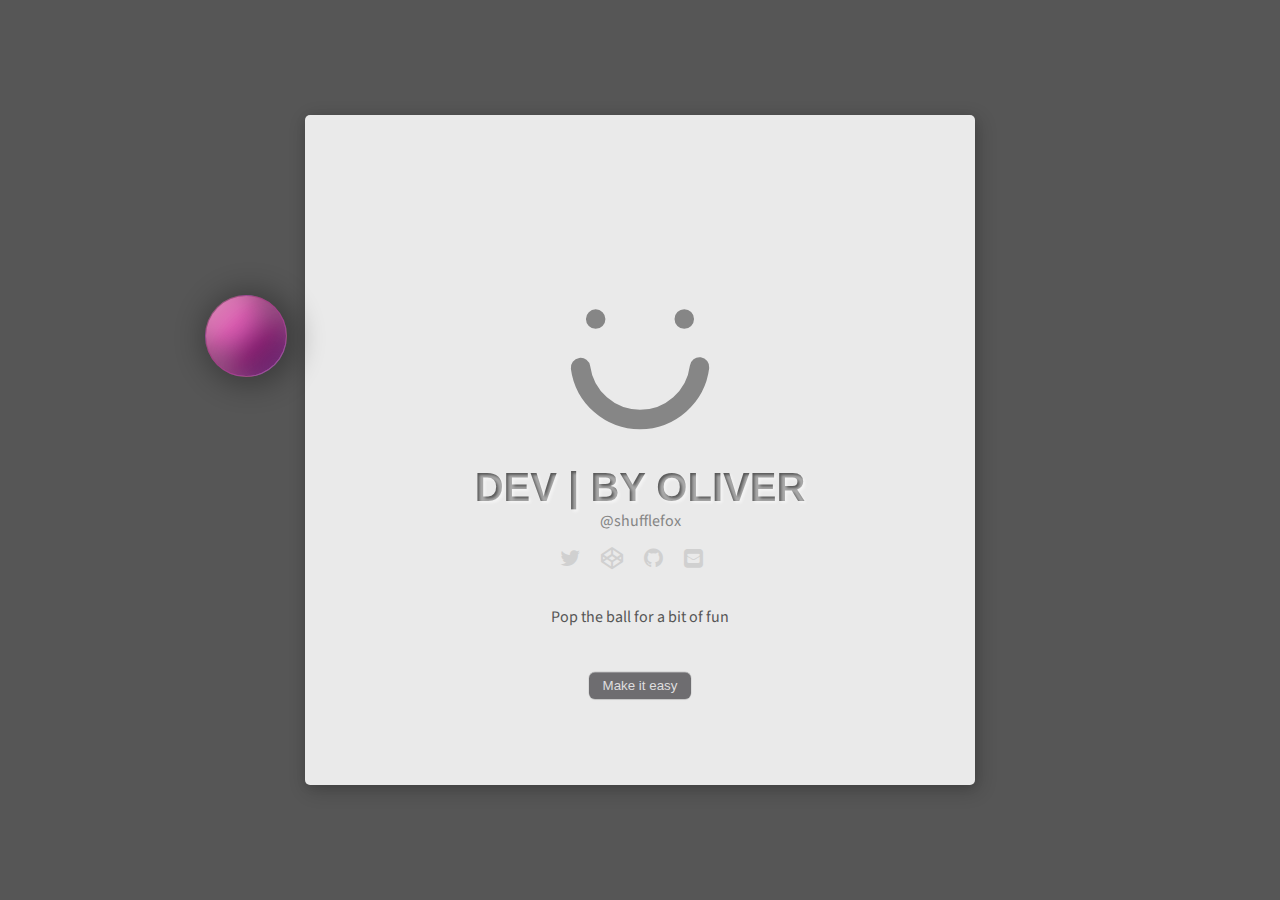
==== commit 3644cbb0: "Added a helping hand to easy mode" ====
--- a/index.html
+++ b/index.html
@@ -14,6 +14,7 @@
             <canvas id="canvas"></canvas>
 
                 <div class="cards">
+                    
 
                     <div class="inner">
                      <div class="svg">
@@ -55,13 +56,21 @@
       
 
 
+       
+
+        
+
+
+        
 <div class="container disable-select">
     <div class="anchor disable-select">
         <div id="ball" class="circle small disable-select"></div>
     </div>
   </div>
+  <div id="mycursor"></div>
 
-     
+
+         
 
   <audio id="popSound" src="https://soundbible.com/mp3/Blop-Mark_DiAngelo-79054334.mp3"></audio>
 
@@ -71,6 +80,15 @@
     $( "#easy-mode" ).click(function() {
       $('.circle').animate({ width: "400px", height: "400px" });
       setTimeout(function() { $('.circle').addClass('big') }, 300);
+      $('#ball').mouseout(function(){
+              $('#mycursor').hide();
+         });
+         $('#ball').mouseenter(function(){
+              $('#mycursor').show();
+         });
+         $('#ball').mousemove(function(e){
+              $('#mycursor').css('left', e.clientX - 20).css('top', e.clientY + 7);
+         });
     });
     
     </script>
--- a/assets/style.css
+++ b/assets/style.css
@@ -0,0 +1,411 @@
+body {
+    margin: 0;
+    background-color: #565656;
+    display: flex;
+    align-items: center;
+    font-family: source sans pro;
+    color: lightgrey;
+    overflow: hidden;
+  }
+
+  canvas {
+    width: 100%;
+    height:100%;  
+	cursor: crosshair;
+    display: block;
+    background: #565656;
+    z-index: 0;
+    overflow: hidden;
+}
+
+
+  
+  a:link {
+    text-decoration: none;
+    color: rgba(0, 0, 0, 0.3);
+  }
+  
+  a:visited {
+    color: rgba(0, 0, 0, 0.3);
+  }
+  
+  
+  .avatar {
+    width: 140px;
+  }
+  
+  .icons {
+    margin: 0 auto;
+    max-width: 600px;
+    padding-top: 15px;
+  }
+  
+  a.twitter {
+    font-family: 'social';
+    font-size: 22px;
+    color: #d0d0d0;
+    text-decoration: none;
+    -webkit-transition: all .3s ease;
+    -moz-transition: all .3s ease;
+    transition: all .3s ease;
+    margin-right: 3%;
+  }
+  
+  a.twitter:hover {
+    color: #22abf3;
+    -webkit-transition: all .3s ease;
+    -moz-transition: all .3s ease;
+    transition: all .3s ease;
+  }
+  
+  a.facebook {
+    font-family: 'social';
+    font-size: 22px;
+    color: #d0d0d0;
+    text-decoration: none;
+    -webkit-transition: all .3s ease;
+    -moz-transition: all .3s ease;
+    transition: all .3s ease;
+    margin-right: 3%;
+  }
+  
+  a.facebook:hover {
+    color: #3b5998;
+    -webkit-transition: all .3s ease;
+    -moz-transition: all .3s ease;
+    transition: all .3s ease;
+  }
+  
+  a.instagram {
+    font-family: 'social';
+    font-size: 22px;
+    color: #d0d0d0;
+    text-decoration: none;
+    -webkit-transition: all .3s ease;
+    -moz-transition: all .3s ease;
+    transition: all .3s ease;
+    margin-right: 3%;
+  }
+  
+  a.instagram:hover {
+    color: #3f729b;
+    -webkit-transition: all .3s ease;
+    -moz-transition: all .3s ease;
+    transition: all .3s ease;
+  }
+  
+  a.tumblr {
+    font-family: 'social';
+    font-size: 22px;
+    color: #d0d0d0;
+    text-decoration: none;
+    -webkit-transition: all .3s ease;
+    -moz-transition: all .3s ease;
+    transition: all .3s ease;
+    margin-right: 3%;
+  }
+  
+  a.tumblr:hover {
+    color: #3f729b;
+    -webkit-transition: all .3s ease;
+    -moz-transition: all .3s ease;
+    transition: all .3s ease;
+  }
+  
+  a.codepen {
+    font-family: 'social';
+    font-size: 22px;
+    color: #d0d0d0;
+    text-decoration: none;
+    -webkit-transition: all .3s ease;
+    -moz-transition: all .3s ease;
+    transition: all .3s ease;
+    margin-right: 3%;
+  }
+  
+  a.codepen:hover {
+    color: #000000;
+    -webkit-transition: all .3s ease;
+    -moz-transition: all .3s ease;
+    transition: all .3s ease;
+  }
+  
+  a.github {
+    font-family: 'social';
+    font-size: 22px;
+    color: #d0d0d0;
+    text-decoration: none;
+    -webkit-transition: all .3s ease;
+    -moz-transition: all .3s ease;
+    transition: all .3s ease;
+    margin-right: 3%;
+  }
+  
+  a.github:hover {
+    color: #333333;
+    -webkit-transition: all .3s ease;
+    -moz-transition: all .3s ease;
+    transition: all .3s ease;
+  }
+  
+  a.send {
+    font-family: 'social';
+    font-size: 22px;
+    color: #d0d0d0;
+    text-decoration: none;
+    -webkit-transition: all .3s ease;
+    -moz-transition: all .3s ease;
+    transition: all .3s ease;
+    margin-right: 3%;
+  }
+  
+  a.send:hover {
+    color: #333333;
+    -webkit-transition: all .3s ease;
+    -moz-transition: all .3s ease;
+    transition: all .3s ease;
+  }
+  
+  h1 {
+    margin: 10px 0 0 0;
+    font-family: 'Source Sans Pro', sans-serif;
+    font-size: 22px;
+    font-weight: 400;
+    text-transform: uppercase;
+    color: rgba(0, 0, 0, 0.8);
+    padding: 0;
+    cursor: default;
+  }
+  
+  #content span {
+    font-family: 'Source Sans Pro', sans-serif;
+    font-size: 14px;
+    text-transform: uppercase;
+    color: rgba(0, 0, 0, 0.3);
+    display: block;
+    margin-top: 10px;
+  }
+  
+  #content span a:hover {
+    text-decoration: underline;
+  }
+  
+  footer {
+    font-family: 'Source Sans Pro', sans-serif;
+    font-size: 12px;
+    color: rgba(0, 0, 0, 0.3);
+    text-align: center;
+    position: fixed;
+    bottom: 15px;
+    width: 100%;
+    height: 13px;
+    cursor: default;
+  }
+  
+  footer a:hover {
+    text-decoration: underline;
+  }
+  
+  @media screen and (min-width: 321px) and (max-width: 480px) {
+    body {
+      zoom: 50%;
+    }
+    footer {
+      bottom: 10px;
+    }
+  }
+  
+  @media (device-height: 568px) and (-webkit-min-device-pixel-ratio: 2) and (min-width: 321px) {
+    body {
+      zoom: 50%;
+    }
+    footer {
+      bottom: 30px;
+    }
+  }
+
+  .cards {
+    margin: auto;
+    background: #eaeaea;
+    border-radius: 5px;
+    overflow: hidden;
+    box-shadow: 0 2px 10px rgba(0, 0, 0, 0.1), 3px 5px 20px rgba(0, 0, 0, 0.2);
+    width: 650px;
+    min-width: 650px;
+    height: 650px;
+    position: absolute;
+    top: 50%;
+    left: 50%;
+    transform: translate(-50%, -50%);
+    padding: 10px;
+    z-index: 2;
+  }
+ 
+  .inner {
+      text-align: center;
+      position: relative;
+      top: 45%;
+      left: 50%;
+      transform: translate(-50%, -50%);
+  }
+
+  .signature {
+    font: bold 40px arial, sans-serif;
+    background-color: #565656;
+    color: transparent;
+    text-shadow: 2px 2px 3px rgba(255,255,255,0.5);
+    -webkit-background-clip: text;
+       -moz-background-clip: text;
+            background-clip: text;
+  }
+
+  .subtext {
+      color:#858585;
+  }
+
+  svg {
+    width:150px;
+    max-width:150px;
+    height:auto;
+    transform:rotateZ(0deg);
+  }
+  .smile, .eyes {
+    stroke: #868686;
+    box-shadow: 2px 2px 3px rgba(255,255,255,0.5);
+    stroke-width:1.3;
+    stroke-linecap:round;
+    fill:transparent;
+  }
+  svg:hover {animation:rotate 1.2s cubic-bezier(0.65, 0.000, 0.75, 1.000);}
+  svg:hover .smile{animation: smile 1s cubic-bezier(0.2, 0.000, 0.8, 1.000);}
+  svg:hover .eyes{animation: eyes 1s cubic-bezier(.7, 0.000, 0.4, 1.000);}
+  
+  @keyframes rotate { to { transform:rotateZ(720deg); } }
+  @keyframes smile { 50% { stroke-dasharray:20,5.1327;} }
+  @keyframes eyes  { 70% { stroke-dasharray:1,0,.5,23.6327;} }
+
+  .svg {
+      padding:20px;
+  }
+
+  .buttons {
+      position: relative;
+      text-align: center;
+      top:130px;
+  }
+
+  .tap-text {
+      color:#565656;
+  }
+
+  .behind {
+      z-index: -1;
+  }
+
+  .before {
+      z-index: 1;
+  }
+
+  .container{
+    animation: rotation 15s infinite;
+    width:550px;
+    position: absolute;
+    top:50%;
+    left:30%;
+    z-index: 3;
+  }
+
+  .anchor {
+    position: relative;
+    transform: translate(-25px, -25px);
+    animation: swing 20s infinite;
+
+  }
+
+  #ball {
+    cursor: url(./blank.cur), none;
+  }
+
+  #mycursor {
+    cursor: none;
+    width: 97px;
+    height: 137px;
+    background: url("../assets/cursor.png") no-repeat left top;
+    position: absolute;
+    display: none;
+    top: 0;
+    left: 0;
+    z-index: 10000;
+}
+
+  .circle  {
+    width: 80px;
+    height: 80px;
+    position: absolute;
+    background: linear-gradient(to right bottom,        #d16ba5, #da61a9, #e356ad, #eb49b1, #f337b5, #f434bc, #f532c3, #f530cb, #ee41d6, #e64fe1, #de5beb, #d566f4);
+    opacity: 1;
+    border-radius: 50%;
+    box-shadow: inset 1.8em 1.8em 1.8em 0 rgba(200,200,200,0.3), inset -1.8em -1.8em 1.8em 0 rgba(0,0,0,0.5), 4px 2px 28px 7px rgba(0,0,0,0.3);
+    text-align: center;
+    border:1px solid rgba(80, 80, 80, 0.5);
+    cursor: pointer;
+    animation: gelatine 0.5s infinite;
+    z-index: 3;
+  }
+
+  .big {
+    box-shadow: inset 3.8em 3.8em 3.8em 0 rgba(200,200,200,0.3), inset -3.8em -3.8em 3.8em 0 rgba(0,0,0,0.5), 4px 2px 28px 7px rgba(0,0,0,0.3);
+  }
+
+  button {
+  flex-direction: column;
+  align-items: center;
+  width: auto;
+  padding: 6px 14px;
+  font-family: -apple-system, BlinkMacSystemFont, 'Roboto', sans-serif;
+  border-radius: 6px;
+  border: none;
+  background: #6E6D70;
+  box-shadow: 0px 0.5px 1px rgba(0, 0, 0, 0.1), inset 0px 0.5px 0.5px rgba(255, 255, 255, 0.5), 0px 0px 0px 0.5px rgba(0, 0, 0, 0.12);
+  color: #DFDEDF;
+  user-select: none;
+  cursor: pointer;
+  -webkit-user-select: none;
+  touch-action: manipulation;
+}
+
+  button:focus {
+  box-shadow: inset 0px 0.8px 0px -0.25px rgba(255, 255, 255, 0.2), 0px 0.5px 1px rgba(0, 0, 0, 0.1), 0px 0px 0px 3.5px rgba(58, 108, 217, 0.5);
+  outline: 0;
+}
+  
+
+
+  @keyframes gelatine {
+    from, to { transform: scale(1, 1); }
+    25% { transform: scale(0.9, 1.1); }
+    50% { transform: scale(1.1, 0.9); }
+    75% { transform: scale(0.95, 1.05); }
+  }
+
+  @keyframes swing{
+    0% {transform: translate(0px, 0px);}
+    12.5% {transform: translate(50px, 0px);}
+    25% {transform: translate(50px, 0px);}
+    37.5% {transform: translate(50px, 50px);}
+    50% {transform: translate(50px, 50px);}
+    62.5% {transform: translate(0px, 50px);}
+    75% {transform: translate(0px, 50px);}
+    87.5% {transform: translate(0px, 0px);}
+    100% {transform: translate(0px, 0px);}
+  }
+  
+  @keyframes rotation {
+    0% {transform: rotate(0deg)}
+    12.5% {transform: rotate(90deg)}
+    25% {transform: rotate(90deg)}
+    37.5% {transform: rotate(180deg)}
+    50% {transform: rotate(180deg)}
+    87.5% {transform: rotate(360deg)}
+    100% {transform: rotate(360deg)}
+  }
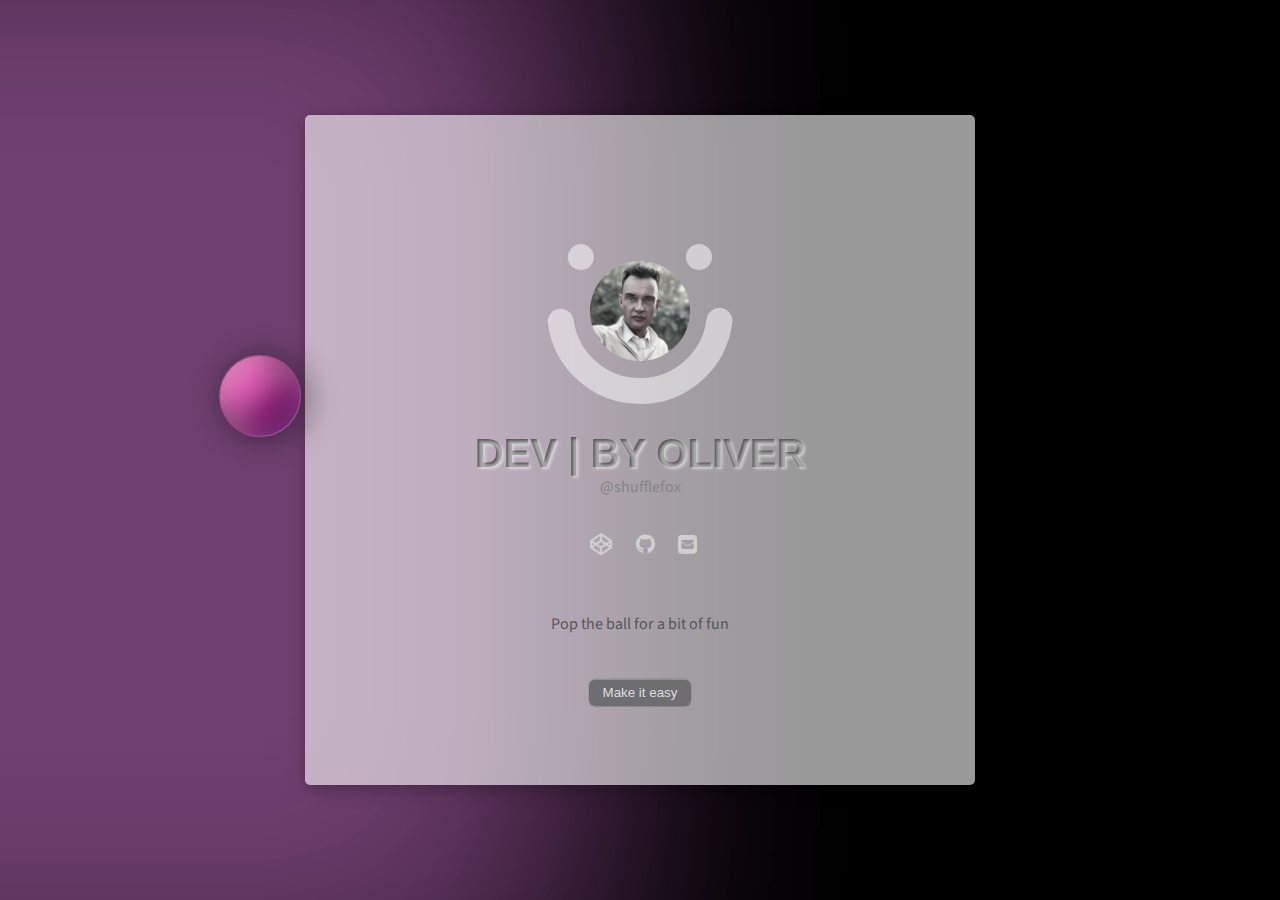
==== commit 708fd53d: "General changes" ====
--- a/index.html
+++ b/index.html
@@ -10,28 +10,34 @@
     </head>
 
         <body class="animated fadeIn">
-
+            <div class="gradient"></div>
+            <div class="gradient"></div>
+            <div class="gradient"></div>
+            
             <canvas id="canvas"></canvas>
 
                 <div class="cards">
                     
 
                     <div class="inner">
+                        <div class="pic">
                      <div class="svg">
+                       
                         <svg viewbox="0 0 10 10">
                             <circle class="smile" cx="5" cy="5" r="4"
                               stroke-dashoffset="-.5"
                               stroke-dasharray="11.5,13.6327" />
+                              
                             <circle class="eyes" cx="5" cy="5" r="4" 
                               stroke-dashoffset="-15.5"
                               stroke-dasharray="0,6.6327,0,17.5" />
-                          </svg>  
+                          </svg> 
                         </div>
-
+                        </div>
+                     
                         <h1 class="signature disable-select">Dev | by Oliver</h1>
               <span class="subtext">@shufflefox</span>
               <div class="icons animated fadeInDown">
-                <a class="twitter" href="https://twitter.com/shufflefox" target="_blank"><i class="fa fa-twitter"></i></a>          
                 <a class="codepen" href="https://codepen.io/shufflefox" target="_blank"><i class="fa fa-codepen"></i></a>
                 <a class="github" href="https://github.com/shufflefox" target="_blank"><i class="fa fa-github"></i></a>
                 <a class="send" href="mailto:done_theta.0h@icloud.com"><i class="fa fa-envelope-square"></i></a>
@@ -177,5 +183,8 @@
 
    }); 
 </script>
+
+
+
     </body>
 </html>--- a/assets/style.css
+++ b/assets/style.css
@@ -1,8 +1,8 @@
 body {
     margin: 0;
-    background-color: #565656;
     display: flex;
     align-items: center;
+    background-color: #000000;
     font-family: source sans pro;
     color: lightgrey;
     overflow: hidden;
@@ -11,10 +11,10 @@
   canvas {
     width: 100%;
     height:100%;  
+    background-color: #000000;
 	cursor: crosshair;
     display: block;
-    background: #565656;
-    z-index: 0;
+    z-index: -1;
     overflow: hidden;
 }
 
@@ -22,19 +22,42 @@
   
   a:link {
     text-decoration: none;
+    margin: 20px;
     color: rgba(0, 0, 0, 0.3);
   }
   
   a:visited {
     color: rgba(0, 0, 0, 0.3);
   }
-  
-  
+
+  
+  
+  .pic {
+    display: flex;
+    flex-direction: column;
+    align-items: center;
+    justify-content: center;
+    border-radius: 50%;
+    width: 100px;
+    height: 100px;
+    position: relative;
+    background-image: url(pic.jpg);
+    background-repeat: no-repeat;
+    background-size: 100px;
+    background-position: center;
+    margin-bottom: 60px;
+  }
+
+
   .avatar {
     width: 140px;
   }
   
   .icons {
+    position: relative;
+    left: -10px;
+    display: flex;
+    flex-direction: row;
     margin: 0 auto;
     max-width: 600px;
     padding-top: 15px;
@@ -226,7 +249,8 @@
 
   .cards {
     margin: auto;
-    background: #eaeaea;
+    background: rgba(255, 255, 255, 0.6);
+    opacity: 1;
     border-radius: 5px;
     overflow: hidden;
     box-shadow: 0 2px 10px rgba(0, 0, 0, 0.1), 3px 5px 20px rgba(0, 0, 0, 0.2);
@@ -242,6 +266,9 @@
   }
  
   .inner {
+    display: flex;
+    flex-direction: column;
+    align-items: center;
       text-align: center;
       position: relative;
       top: 45%;
@@ -264,14 +291,14 @@
   }
 
   svg {
-    width:150px;
-    max-width:150px;
+    width:200px;
+    max-width:200px;
     height:auto;
     transform:rotateZ(0deg);
   }
   .smile, .eyes {
-    stroke: #868686;
-    box-shadow: 2px 2px 3px rgba(255,255,255,0.5);
+    stroke: rgba(255, 255, 255, 0.5);
+    box-shadow: 2px 2px 3px rgba(0,0,0,0.5);
     stroke-width:1.3;
     stroke-linecap:round;
     fill:transparent;
@@ -409,3 +436,168 @@
     87.5% {transform: rotate(360deg)}
     100% {transform: rotate(360deg)}
   }
+
+  .gradient {
+    position: absolute;
+   width: .001vmin;
+   height: .001vmin;
+    border-radius: 50%;
+    opacity: .25;
+    z-index: 2;
+  }
+  
+  .gradient:nth-child(2) {
+    -webkit-box-shadow: 0 0 45vmax 45vmax #ff00ff;
+    box-shadow: 0 0 45vmax 45vmax #ff00ff;
+    -webkit-animation: hue 10s 0s linear infinite, move1 19s 0s linear infinite;
+    animation: hue 10s 0s linear infinite, move1 19s 0s linear infinite;
+  }
+  
+  .gradient:nth-child(3) {
+    -webkit-box-shadow: 0 0 45vmax 45vmax #ffffff;
+    box-shadow: 0 0 45vmax 45vmax #ffffff;
+    -webkit-animation: hue 15s 0s linear infinite, move2 25s 0s linear infinite;
+    animation: hue 15s 0s linear infinite, move2 25s 0s linear infinite;
+  }
+  
+  .gradient:nth-child(4) {
+    -webkit-box-shadow: 0 0 45vmax 45vmax #00ffff;
+    box-shadow: 0 0 45vmax 45vmax #00ffff;
+    -webkit-animation: hue 20s 0s linear infinite, move3 15s 0s linear infinite;
+    animation: hue 20s 0s linear infinite, move3 15s 0s linear infinite;
+    opacity: .2;
+  }
+  @-webkit-keyframes 
+  hue { 0% {
+   -webkit-filter: hue-rotate(0deg);
+   filter: hue-rotate(0deg);
+  }
+   100% {
+   -webkit-filter: hue-rotate(360deg);
+   filter: hue-rotate(360deg);
+  }
+  }
+  @keyframes 
+  hue { 0% {
+   -webkit-filter: hue-rotate(0deg);
+   filter: hue-rotate(0deg);
+  }
+   100% {
+   -webkit-filter: hue-rotate(360deg);
+   filter: hue-rotate(360deg);
+  }
+  }
+  @-webkit-keyframes 
+  move1 { 0% {
+   top: 0vh;
+   left: 50vw;
+  }
+   25% {
+   left: 0vw;
+  }
+   50% {
+   top: 100vh;
+  }
+   75% {
+   left: 100vw;
+  }
+   100% {
+   top: 0vh;
+   left: 50vw;
+  }
+  }
+  @keyframes 
+  move1 { 0% {
+   top: 0vh;
+   left: 50vw;
+  }
+   25% {
+   left: 0vw;
+  }
+   50% {
+   top: 100vh;
+  }
+   75% {
+   left: 100vw;
+  }
+   100% {
+   top: 0vh;
+   left: 50vw;
+  }
+  }
+  @-webkit-keyframes 
+  move2 { 0% {
+   top: 50vh;
+   left: 100vw;
+  }
+   25% {
+   top: 100vh;
+  }
+   50% {
+   left: 0vw;
+  }
+   75% {
+   top: 0vh;
+  }
+   100% {
+   top: 50vh;
+   left: 100vw;
+  }
+  }
+  @keyframes 
+  move2 { 0% {
+   top: 50vh;
+   left: 100vw;
+  }
+   25% {
+   top: 100vh;
+  }
+   50% {
+   left: 0vw;
+  }
+   75% {
+   top: 0vh;
+  }
+   100% {
+   top: 50vh;
+   left: 100vw;
+  }
+  }
+  @-webkit-keyframes 
+  move3 { 0% {
+   top: 100vh;
+   left: 50vw;
+  }
+   25% {
+   left: 100vw;
+  }
+   50% {
+   top: 0vh;
+  }
+   75% {
+   left: 0vw;
+  }
+   100% {
+   top: 100vh;
+   left: 50vw;
+  }
+  }
+  @keyframes 
+  move3 { 0% {
+   top: 100vh;
+   left: 50vw;
+  }
+   25% {
+   left: 100vw;
+  }
+   50% {
+   top: 0vh;
+  }
+   75% {
+   left: 0vw;
+  }
+   100% {
+   top: 100vh;
+   left: 50vw;
+  }
+  }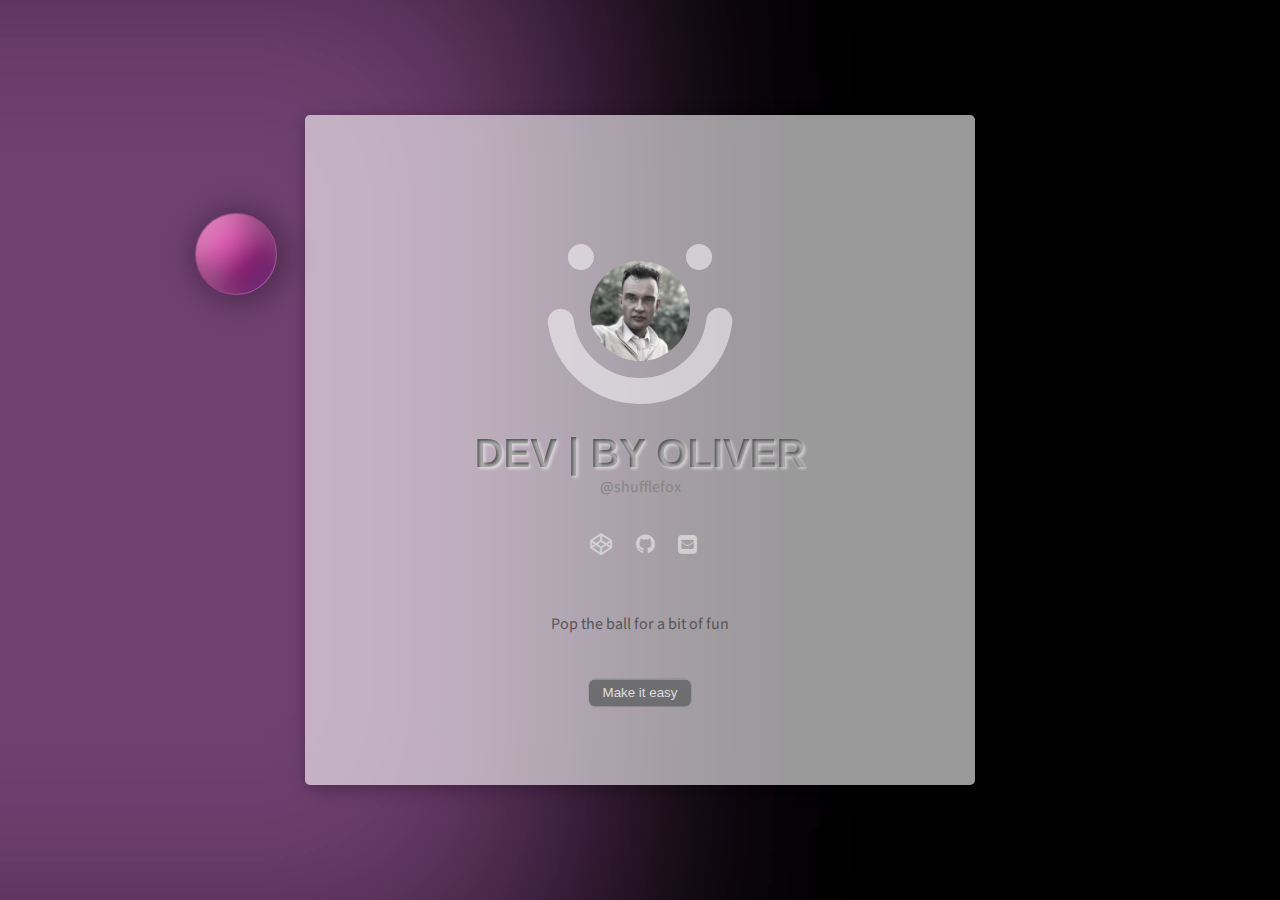
==== commit 377e809e: "Added lightbox to photo" ====
--- a/index.html
+++ b/index.html
@@ -20,7 +20,7 @@
                     
 
                     <div class="inner">
-                        <div class="pic">
+                        <div id="myImg" class="pic">
                      <div class="svg">
                        
                         <svg viewbox="0 0 10 10">
@@ -184,7 +184,35 @@
    }); 
 </script>
 
-
+<div id="myModal" class="modal">
+    <span class="close">&times;</span>
+    <img class="modal-content" id="img01">
+    <div id="caption"></div>
+  </div>
+
+
+  <script>
+    // Get the modal
+    var modal = document.getElementById("myModal");
+    
+    // Get the image and insert it inside the modal - use its "alt" text as a caption
+    var img = document.getElementById("myImg");
+    var modalImg = document.getElementById("img01");
+    var captionText = document.getElementById("caption");
+    img.onclick = function(){
+      modal.style.display = "block";
+      modalImg.src = "assets/pic.jpg";
+      captionText.innerHTML = "Oliver";
+    }
+    
+    // Get the <span> element that closes the modal
+    var span = document.getElementsByClassName("close")[0];
+    
+    // When the user clicks on <span> (x), close the modal
+    span.onclick = function() { 
+      modal.style.display = "none";
+    }
+    </script>
 
     </body>
 </html>--- a/assets/style.css
+++ b/assets/style.css
@@ -33,6 +33,7 @@
   
   
   .pic {
+    cursor: pointer;
     display: flex;
     flex-direction: column;
     align-items: center;
@@ -600,4 +601,82 @@
    top: 100vh;
    left: 50vw;
   }
-  }+  }
+
+  /* The Modal (background) */
+.modal {
+  display: none; /* Hidden by default */
+  position: fixed; /* Stay in place */
+  z-index: 5; /* Sit on top */
+  padding-top: 100px; /* Location of the box */
+  left: 0;
+  top: 0;
+  width: 100%; /* Full width */
+  height: 100%; /* Full height */
+  overflow: auto; /* Enable scroll if needed */
+  background-color: rgb(0,0,0); /* Fallback color */
+  background-color: rgba(0,0,0,0.9); /* Black w/ opacity */
+}
+
+/* Modal Content (image) */
+.modal-content {
+  margin: auto;
+  display: block;
+  width: 80%;
+  max-width: 700px;
+}
+
+/* Caption of Modal Image */
+#caption {
+  margin: auto;
+  display: block;
+  width: 80%;
+  max-width: 700px;
+  text-align: center;
+  color: #ccc;
+  padding: 10px 0;
+  height: 150px;
+}
+
+/* Add Animation */
+.modal-content, #caption {  
+  -webkit-animation-name: zoom;
+  -webkit-animation-duration: 0.6s;
+  animation-name: zoom;
+  animation-duration: 0.6s;
+}
+
+@-webkit-keyframes zoom {
+  from {-webkit-transform:scale(0)} 
+  to {-webkit-transform:scale(1)}
+}
+
+@keyframes zoom {
+  from {transform:scale(0)} 
+  to {transform:scale(1)}
+}
+
+/* The Close Button */
+.close {
+  position: absolute;
+  top: 15px;
+  right: 35px;
+  color: #f1f1f1;
+  font-size: 40px;
+  font-weight: bold;
+  transition: 0.3s;
+}
+
+.close:hover,
+.close:focus {
+  color: #bbb;
+  text-decoration: none;
+  cursor: pointer;
+}
+
+/* 100% Image Width on Smaller Screens */
+@media only screen and (max-width: 700px){
+  .modal-content {
+    width: 100%;
+  }
+}